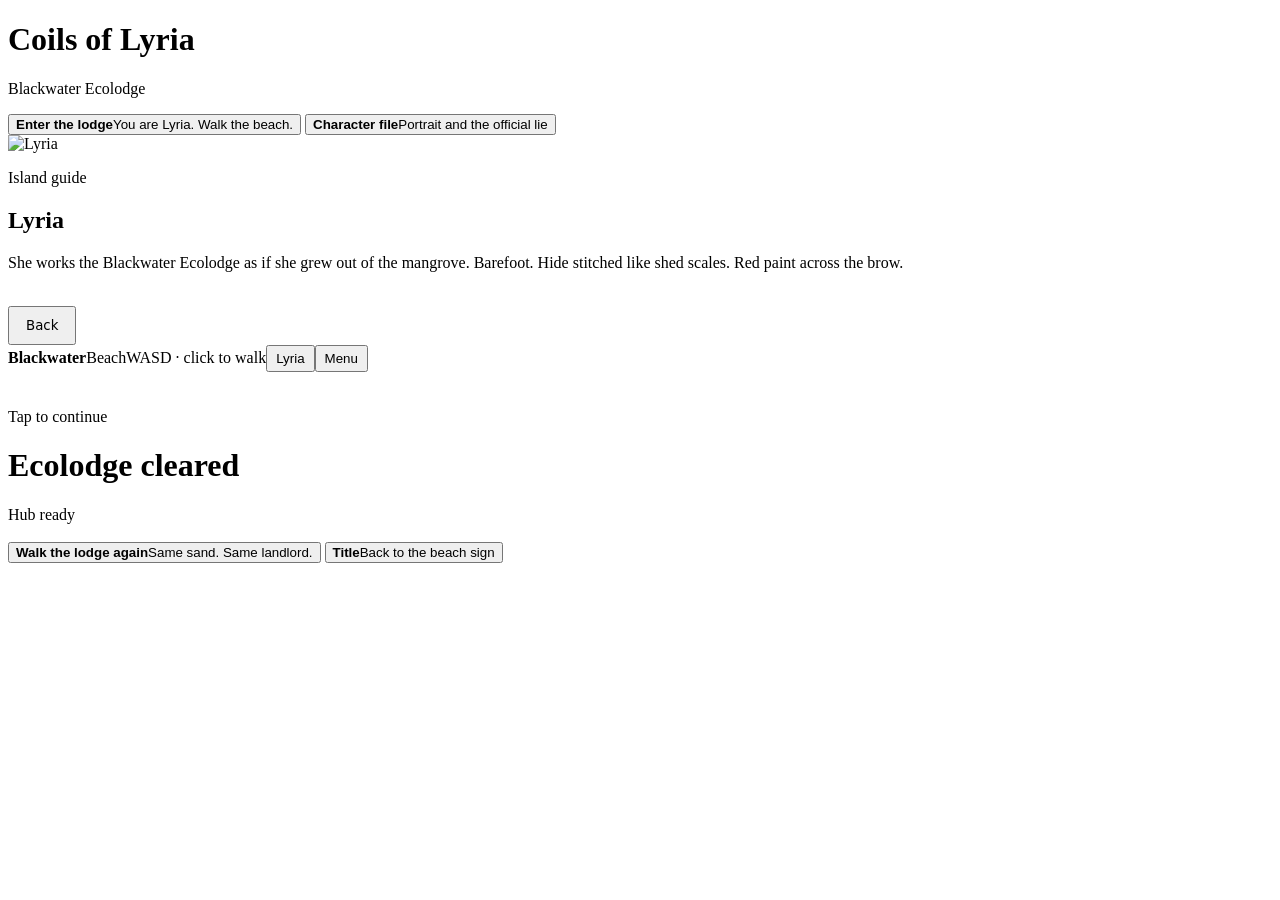
==== index.html @ 5e7d8b82 "Add pixel-art game shell" ====
<!DOCTYPE html>
<html lang="en">
<head>
<meta charset="utf-8"/>
<meta name="viewport" content="width=device-width,initial-scale=1,viewport-fit=cover"/>
<title>Coils of Lyria</title>
<link rel="stylesheet" href="game.css">
</head>
<body>
<div id="title" class="screen hero on">
  <h1>Coils of Lyria</h1>
  <p>Blackwater Ecolodge</p>
  <div class="menu">
    <button id="btnEnter"><b>Enter the lodge</b><span>You are Lyria. Walk the beach.</span></button>
    <button id="btnFile"><b>Character file</b><span>Portrait and the official lie</span></button>
  </div>
</div>
<div id="dossier" class="screen dossier">
  <div class="card">
    <img id="port" alt="Lyria"/>
    <div>
      <p class="hint">Island guide</p>
      <h2>Lyria</h2>
      <p>She works the Blackwater Ecolodge as if she grew out of the mangrove. Barefoot. Hide stitched like shed scales. Red paint across the brow.</p>
      <button id="btnBack" style="margin-top:18px;padding:10px 16px;font-family:system-ui">Back</button>
    </div>
  </div>
</div>
<div id="play" class="screen">
  <header class="bar"><strong>Blackwater</strong><span id="roomName">Beach</span><span class="sp">WASD · click to walk</span><button id="btnLyria" style="padding:4px 8px">Lyria</button><button id="btnMenu" style="padding:4px 8px">Menu</button></header>
  <div id="stage">
    <img id="mapimg" alt=""/>
    <div id="mapfit">
      <div id="actor"></div>
    </div>
    <div id="vn"><img id="bust"/><div><div class="phase" id="phase"></div><div class="who" id="who"></div><div class="txt" id="txt"></div><div id="choices"></div><div class="hint" id="tap">Tap to continue</div></div></div>
    <div id="hint"></div>
    <div id="stick"><div id="knob"></div></div>
  </div>
</div>
<div id="end" class="screen hero">
  <h1 id="endTitle">Ecolodge cleared</h1>
  <p id="endTag">Hub ready</p>
  <p id="endText" style="max-width:28rem;letter-spacing:0;text-transform:none;font-size:1.15rem;color:var(--fg);font-family:Georgia,serif"></p>
  <div class="menu">
    <button id="btnAgain"><b>Walk the lodge again</b><span>Same sand. Same landlord.</span></button>
    <button id="btnTitle"><b>Title</b><span>Back to the beach sign</span></button>
  </div>
</div>
<script src="asset-beach.js"></script>
<script src="asset-deck.js"></script>
<script src="asset-canopy.js"></script>
<script src="asset-lyria.js"></script>
<script src="asset-bust.js"></script>
<script src="asset-walk.js"></script>
<script src="game.js"></script>
</body>
</html>
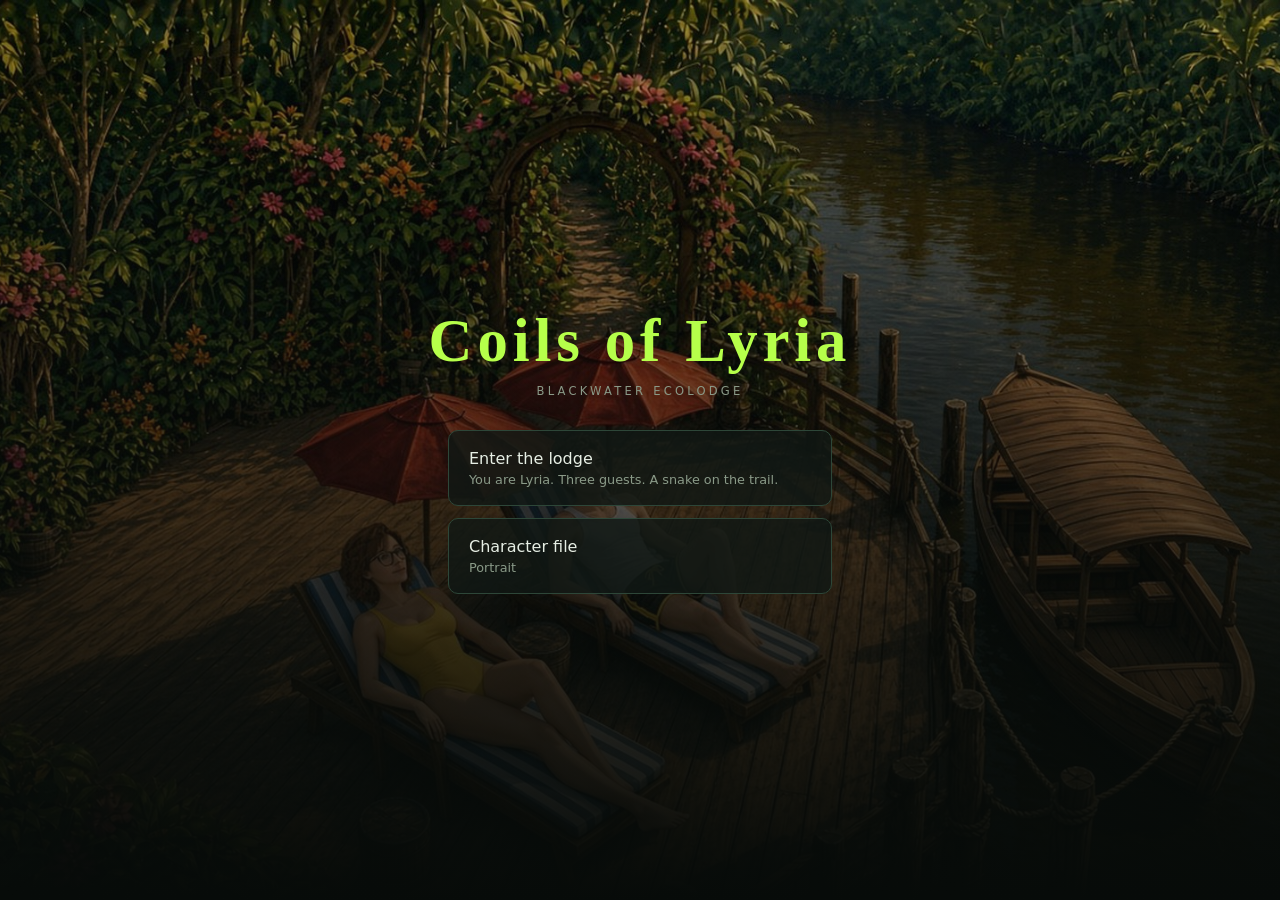
==== commit f27f64ac: "Current Coils of Lyria: river dock, Cat and Kylie" ====
--- a/index.html
+++ b/index.html
@@ -4,55 +4,829 @@
 <meta charset="utf-8"/>
 <meta name="viewport" content="width=device-width,initial-scale=1,viewport-fit=cover"/>
 <title>Coils of Lyria</title>
-<link rel="stylesheet" href="game.css">
+<style>
+  :root {
+    --bg:#070b09; --surface:#101814; --fg:#e6eee4; --muted:#8a9a88;
+    --accent:#b6ff4a; --leaf:#6faf6a; --border:#2d4638;
+  }
+  * { box-sizing:border-box; }
+  html,body { margin:0; height:100%; background:var(--bg); color:var(--fg);
+    font-family: ui-sans-serif, system-ui, "Segoe UI", sans-serif; overflow:hidden; }
+  #app { position:relative; height:100dvh; width:100%; overflow:hidden; }
+  .screen { position:absolute; inset:0; }
+  .hidden { display:none !important; }
+  h1,h2,.display { font-family: Georgia, "Times New Roman", serif; }
+  button { font: inherit; color: inherit; cursor: pointer; }
+  .title {
+    display:flex; flex-direction:column; align-items:center; justify-content:center;
+    background-size:cover; background-position:center; padding:16px;
+  }
+  .title h1 { font-size: clamp(2.4rem, 8vw, 3.8rem); color:var(--accent); letter-spacing:.08em; margin:0; font-weight:600; }
+  .kicker { margin:.5rem 0 0; font-size:.72rem; letter-spacing:.28em; text-transform:uppercase; color:var(--muted); }
+  .stack { margin-top:2rem; width:100%; max-width:24rem; display:flex; flex-direction:column; gap:12px; }
+  .menu-btn {
+    border:1px solid var(--border); background:rgba(16,24,20,.82);
+    border-radius:10px; padding:18px 20px; text-align:left;
+  }
+  .menu-btn span { display:block; }
+  .menu-btn .sub { margin-top:4px; font-size:.8rem; color:var(--muted); }
+  .dossier { overflow:auto; background:var(--bg); padding:20px; }
+  .dossier-card {
+    margin:0 auto; max-width:48rem; display:grid; gap:20px;
+    border:1px solid var(--border); background:rgba(16,24,20,.9);
+    border-radius:16px; padding:16px;
+  }
+  @media (min-width:640px) {
+    .dossier-card { grid-template-columns: minmax(180px,280px) 1fr; }
+  }
+  .dossier-card img { width:100%; height:20rem; object-fit:cover; object-position:top; border-radius:10px; }
+  .chips { display:flex; flex-wrap:wrap; gap:6px; margin-top:12px; }
+  .chips span {
+    border:1px solid var(--border); border-radius:999px; padding:2px 8px;
+    font-size:.68rem; letter-spacing:.08em; text-transform:uppercase; color:var(--muted);
+  }
+  .bio { margin-top:16px; font-family:Georgia,serif; font-size:1.1rem; line-height:1.5; }
+  .play { display:flex; flex-direction:column; }
+  header.bar {
+    display:flex; align-items:center; gap:12px; height:44px; flex-shrink:0;
+    border-bottom:1px solid var(--border); background:var(--bg); padding:0 12px;
+    font-size:.68rem; letter-spacing:.14em; text-transform:uppercase; color:var(--muted);
+  }
+  header.bar .name { font-weight:600; color:var(--accent); }
+  header.bar .hint { margin-left:auto; }
+  @media (max-width:640px) { header.bar .hint { display:none; } }
+  .ghost {
+    border:1px solid var(--border); border-radius:6px; background:transparent;
+    padding:4px 8px; color:var(--fg); text-transform:uppercase; letter-spacing:.12em; font-size:.68rem;
+  }
+  #wrap { position:relative; flex:1; min-height:0; background:var(--bg); overflow:hidden; }
+  #mapImg { position:absolute; width:100%; height:100%; object-fit:fill; }
+  #stage { position:absolute; touch-action:none; overflow:hidden; }
+  #player {
+    position:absolute; pointer-events:none;
+    transform:translate(-50%,-94%);
+    image-rendering:auto;
+    background:none !important;
+    background-image:none !important;
+    overflow:hidden;
+  }
+  .overlay { position:absolute; pointer-events:none; }
+  .npc {
+    position:absolute; pointer-events:none;
+    transform:translate(-50%,-90%);
+    background-repeat:no-repeat; image-rendering:pixelated;
+  }
+  .npc-name {
+    position:absolute; pointer-events:none; transform:translate(-50%,-2.6rem);
+    font-size:.58rem; letter-spacing:.14em; text-transform:uppercase;
+    color:var(--accent); white-space:nowrap; text-shadow:0 1px 2px #070b09; z-index:40;
+  }
+  #vn {
+    position:absolute; left:0; right:0; bottom:0; z-index:20;
+    display:flex; gap:12px;
+    background:linear-gradient(to top, var(--bg), rgba(7,11,9,.9), transparent);
+    padding:64px 16px 16px;
+  }
+  #vn img {
+    height:6rem; width:4rem; flex-shrink:0; border-radius:10px;
+    border:1px solid var(--border); object-fit:cover; object-position:top;
+  }
+  @media (min-width:640px) { #vn img { height:10rem; width:7rem; } }
+  .phase { font-size:.68rem; letter-spacing:.16em; text-transform:uppercase; color:var(--leaf); }
+  .who { font-size:.78rem; letter-spacing:.12em; text-transform:uppercase; color:var(--accent); }
+  .line { margin:.4rem 0 0; font-family:Georgia,serif; font-size:1.15rem; line-height:1.3; }
+  .choices { margin-top:12px; display:flex; flex-direction:column; gap:8px; }
+  .choices button {
+    border:1px solid var(--border); background:rgba(16,24,20,.8);
+    border-radius:8px; padding:10px 12px; text-align:left; font-size:.9rem;
+  }
+  .tap { margin-top:8px; font-size:.68rem; letter-spacing:.16em; text-transform:uppercase; color:var(--muted); }
+  #talk {
+    position:absolute; bottom:7rem; left:50%; transform:translateX(-50%); z-index:20;
+    border:1px solid var(--border); background:rgba(16,24,20,.9);
+    border-radius:999px; padding:8px 16px; font-size:.75rem;
+    letter-spacing:.14em; text-transform:uppercase; color:var(--accent);
+  }
+  #stick {
+    position:absolute; bottom:24px; left:16px; z-index:30;
+    width:7.25rem; height:7.25rem; border-radius:999px;
+    border:1px solid var(--border); background:rgba(16,24,20,.5); touch-action:none;
+  }
+  #knob {
+    position:absolute; top:50%; left:50%; width:2.75rem; height:2.75rem;
+    margin:-1.375rem 0 0 -1.375rem; border-radius:999px;
+    border:1px solid rgba(182,255,74,.7); background:rgba(182,255,74,.3);
+  }
+</style>
 </head>
 <body>
-<div id="title" class="screen hero on">
-  <h1>Coils of Lyria</h1>
-  <p>Blackwater Ecolodge</p>
-  <div class="menu">
-    <button id="btnEnter"><b>Enter the lodge</b><span>You are Lyria. Walk the beach.</span></button>
-    <button id="btnFile"><b>Character file</b><span>Portrait and the official lie</span></button>
+<div id="app">
+  <div id="screen-title" class="screen title">
+    <h1>Coils of Lyria</h1>
+    <p class="kicker">Blackwater Ecolodge</p>
+    <div class="stack">
+      <button class="menu-btn" id="btn-enter"><span>Enter the lodge</span><span class="sub">You are Lyria. Three guests. A snake on the trail.</span></button>
+      <button class="menu-btn" id="btn-file"><span>Character file</span><span class="sub">Portrait</span></button>
+    </div>
   </div>
-</div>
-<div id="dossier" class="screen dossier">
-  <div class="card">
-    <img id="port" alt="Lyria"/>
-    <div>
-      <p class="hint">Island guide</p>
-      <h2>Lyria</h2>
-      <p>She works the Blackwater Ecolodge as if she grew out of the mangrove. Barefoot. Hide stitched like shed scales. Red paint across the brow.</p>
-      <button id="btnBack" style="margin-top:18px;padding:10px 16px;font-family:system-ui">Back</button>
+  <div id="screen-dossier" class="screen dossier hidden">
+    <div class="dossier-card">
+      <img id="dossier-img" alt="Lyria"/>
+      <div>
+        <p class="kicker" style="margin:0">Island guide</p>
+        <h2 style="margin:.2rem 0 0; font-size:2.4rem; color:var(--accent)">Lyria</h2>
+        <div class="chips">
+          <span>local</span><span>guide</span><span>patient</span><span>knows the green</span>
+        </div>
+        <p class="bio">She works the Blackwater Ecolodge as if she grew out of the mangrove. Barefoot. Hide stitched like shed scales. Red paint across the brow. Guests call her the guide. The jungle calls her something older.</p>
+        <button class="menu-btn" id="btn-dossier-back" style="margin-top:24px; width:auto">Back</button>
+      </div>
+    </div>
+  </div>
+  <div id="screen-end" class="screen title hidden">
+    <h2 id="end-title" style="font-size:2.4rem; color:var(--accent); margin:0"></h2>
+    <p class="kicker" id="end-tag"></p>
+    <p class="bio" id="end-text" style="max-width:28rem; text-align:center"></p>
+    <div class="stack">
+      <button class="menu-btn" id="btn-again"><span>Walk the lodge again</span><span class="sub">Same river. Same landlord.</span></button>
+      <button class="menu-btn" id="btn-menu"><span>Title</span><span class="sub">Back to the dock sign</span></button>
+    </div>
+  </div>
+  <div id="screen-play" class="screen play hidden">
+    <header class="bar">
+      <span class="name">Blackwater</span>
+      <span id="room-name"></span>
+      <span class="hint">WASD · click to walk</span>
+      <button class="ghost" id="btn-lyria">Lyria</button>
+      <button class="ghost" id="btn-esc">Menu</button>
+    </header>
+    <div id="wrap">
+      <img id="mapImg" alt="" draggable="false"/>
+      <div id="stage">
+        <div id="npcs"></div>
+        <div id="overlays"></div>
+        <canvas id="player" width="256" height="256"></canvas>
+      </div>
+      <div id="vn" class="hidden">
+        <img id="vn-bust" alt=""/>
+        <div>
+          <div class="phase" id="vn-phase"></div>
+          <div class="who" id="vn-who"></div>
+          <p class="line" id="vn-text"></p>
+          <div class="choices hidden" id="vn-choices"></div>
+          <div class="tap" id="vn-tap">Tap to continue</div>
+        </div>
+      </div>
+      <button id="talk" class="hidden" type="button"></button>
+      <div id="stick" aria-label="Move"><div id="knob"></div></div>
     </div>
   </div>
 </div>
-<div id="play" class="screen">
-  <header class="bar"><strong>Blackwater</strong><span id="roomName">Beach</span><span class="sp">WASD · click to walk</span><button id="btnLyria" style="padding:4px 8px">Lyria</button><button id="btnMenu" style="padding:4px 8px">Menu</button></header>
-  <div id="stage">
-    <img id="mapimg" alt=""/>
-    <div id="mapfit">
-      <div id="actor"></div>
-    </div>
-    <div id="vn"><img id="bust"/><div><div class="phase" id="phase"></div><div class="who" id="who"></div><div class="txt" id="txt"></div><div id="choices"></div><div class="hint" id="tap">Tap to continue</div></div></div>
-    <div id="hint"></div>
-    <div id="stick"><div id="knob"></div></div>
-  </div>
-</div>
-<div id="end" class="screen hero">
-  <h1 id="endTitle">Ecolodge cleared</h1>
-  <p id="endTag">Hub ready</p>
-  <p id="endText" style="max-width:28rem;letter-spacing:0;text-transform:none;font-size:1.15rem;color:var(--fg);font-family:Georgia,serif"></p>
-  <div class="menu">
-    <button id="btnAgain"><b>Walk the lodge again</b><span>Same sand. Same landlord.</span></button>
-    <button id="btnTitle"><b>Title</b><span>Back to the beach sign</span></button>
-  </div>
-</div>
-<script src="asset-beach.js"></script>
-<script src="asset-deck.js"></script>
-<script src="asset-canopy.js"></script>
-<script src="asset-lyria.js"></script>
-<script src="asset-bust.js"></script>
-<script src="asset-walk.js"></script>
-<script src="game.js"></script>
+<script>
+const ASSETS = {"beach": "[data-uri]